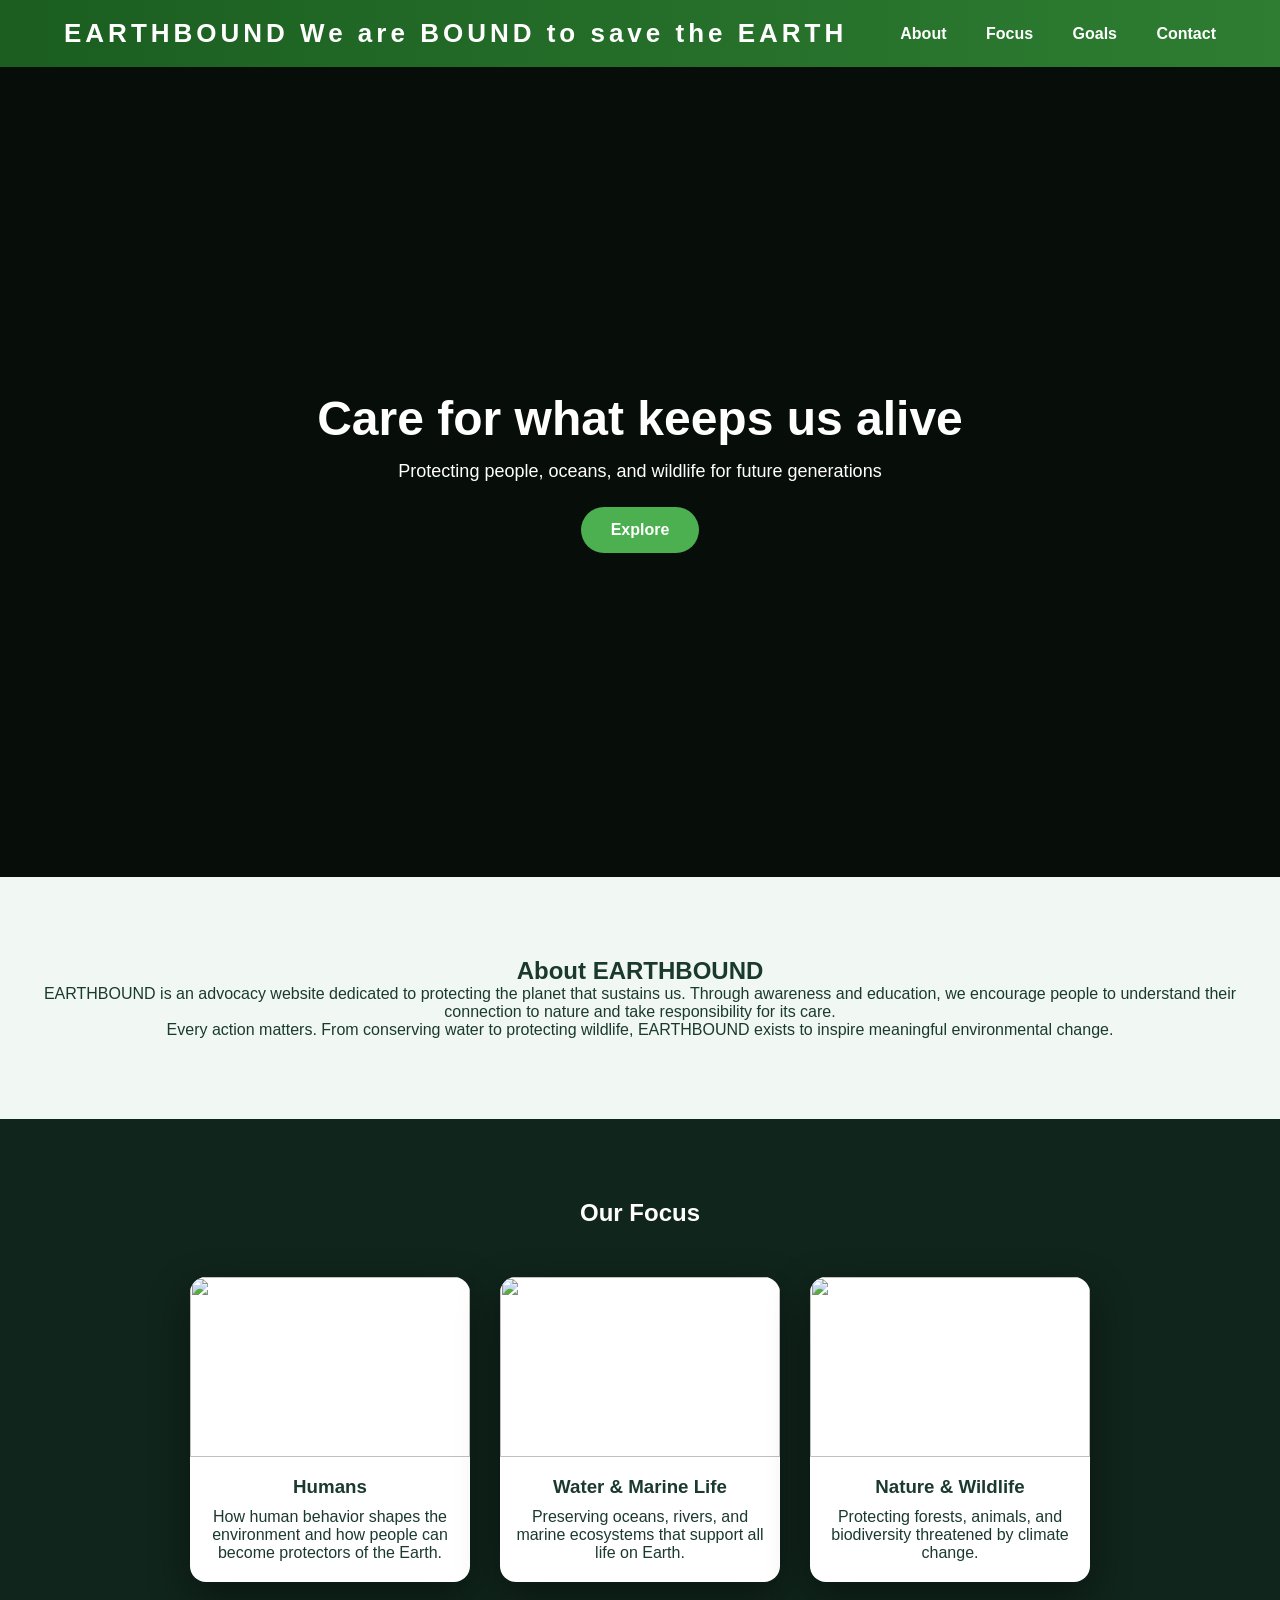
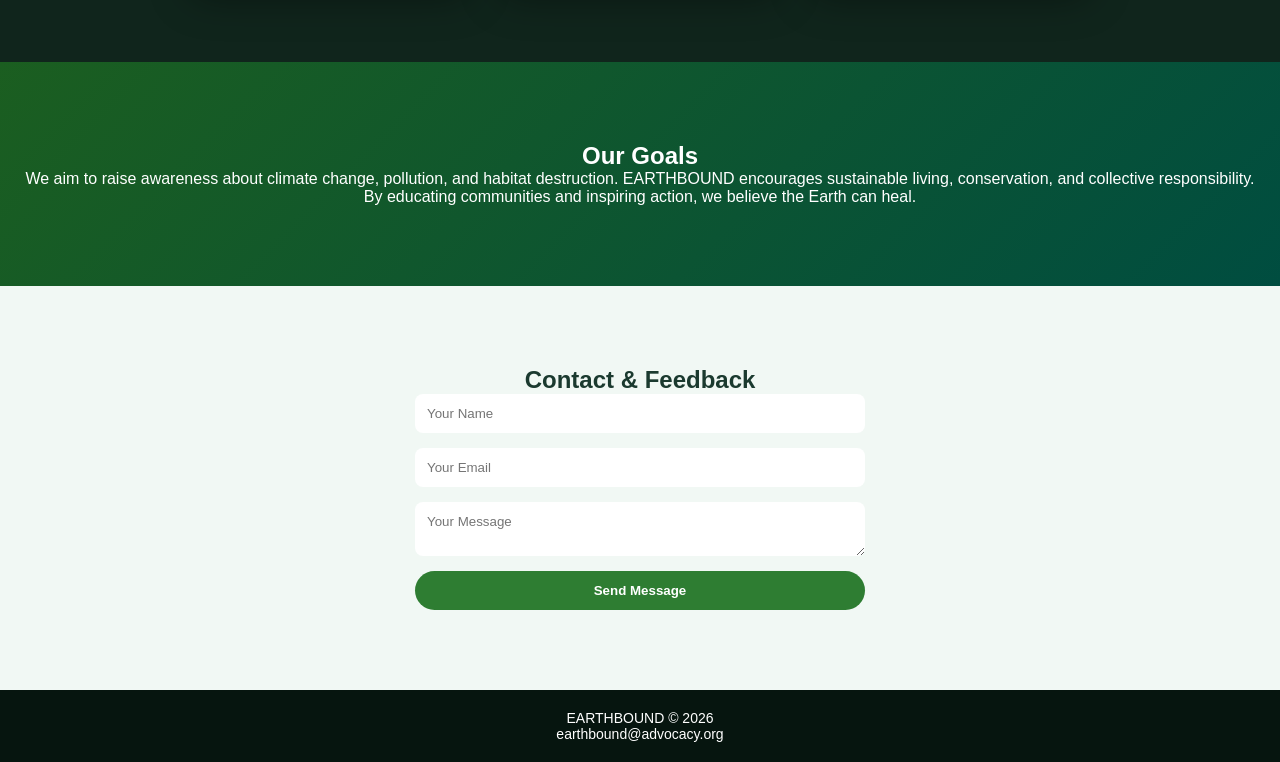
==== index.html @ 0ea66307 "Update index.html" ====
<!DOCTYPE html>
<html lang="en">
<head>
    <meta charset="UTF-8">
    <title>EARTHBOUND</title>
    <meta name="viewport" content="width=device-width, initial-scale=1.0">
    <link rel="stylesheet" href="style.css">
</head>
<body>

<!-- HEADER -->
<header class="header">
    <div class="header-inner">
        <h1 class="logo">
            EARTHBOUND
            <span class="subtitle">We are BOUND to save the EARTH</span>
        </h1>
        <nav class="nav">
            <a href="#about">About</a>
            <a href="#focus">Focus</a>
            <a href="#goals">Goals</a>
            <a href="#contact">Contact</a>
        </nav>
    </div>
</header>

<!-- HERO -->
<section class="hero">
    <div class="hero-overlay">
        <h2>Care for what keeps us alive</h2>
        <p>Protecting people, oceans, and wildlife for future generations</p>
        <a href="#about" class="hero-btn">Explore</a>
    </div>
</section>

<!-- ABOUT -->
<section id="about" class="section light">
    <h2>About EARTHBOUND</h2>
    <p>
        EARTHBOUND is an advocacy website dedicated to protecting the planet that sustains us.
        Through awareness and education, we encourage people to understand their connection
        to nature and take responsibility for its care.
    </p>
    <p>
        Every action matters. From conserving water to protecting wildlife, EARTHBOUND exists
        to inspire meaningful environmental change.
    </p>
</section>

<!-- FOCUS CARDS -->
<section id="focus" class="section dark">
    <h2>Our Focus</h2>

    <div class="card-container">

    <a href="humans.html" class="card-link">
        <div class="focus-card">
            <img src="https://images.unsplash.com/photo-1500530855697-b586d89ba3ee">
            <h3>Humans</h3>
            <p>How human behavior shapes the environment and how people can become protectors of the Earth.</p>
        </div>
    </a>
    <a href="water.html" class="card-link">
        <div class="focus-card">
            <img src="https://images.unsplash.com/photo-1507525428034-b723cf961d3e">
            <h3>Water & Marine Life</h3>
            <p>Preserving oceans, rivers, and marine ecosystems that support all life on Earth.</p>
        </div>
    </a>
    <a href="nature.html" class="card-link">
        <div class="focus-card">
            <img src="https://images.unsplash.com/photo-1501785888041-af3ef285b470">
            <h3>Nature & Wildlife</h3>
            <p>Protecting forests, animals, and biodiversity threatened by climate change.</p>
        </div>
    </a>
    
    </div>
</section>

<!-- GOALS -->
<section id="goals" class="section gradient">
    <h2>Our Goals</h2>
    <p>
        We aim to raise awareness about climate change, pollution, and habitat destruction.
        EARTHBOUND encourages sustainable living, conservation, and collective responsibility.
    </p>
    <p>
        By educating communities and inspiring action, we believe the Earth can heal.
    </p>
</section>

<!-- CONTACT -->
<section id="contact" class="section light">
    <h2>Contact & Feedback</h2>

    <form class="contact-form">
        <input type="text" placeholder="Your Name">
        <input type="email" placeholder="Your Email">
        <textarea placeholder="Your Message"></textarea>
        <button>Send Message</button>
    </form>
</section>

<!-- FOOTER -->
<footer class="footer">
    <p>EARTHBOUND © 2026</p>
    <p>earthbound@advocacy.org</p>
</footer>

</body>
</html>
---- style.css ----
/* RESET */
* {
    margin: 0;
    padding: 0;
    box-sizing: border-box;
    font-family: 'Segoe UI', sans-serif;
}

body {
    padding top: 80px; /* fixed typo */
    background: #0f1f17;
    color: #ffffff;
}

/* HEADER */
.header {
    position: sticky;
    top: 0;
    z-index: 1000;
    background: linear-gradient(90deg, #1b5e20, #2e7d32);
    padding: 18px 0;
}

.header-inner {
    width: 90%;
    margin: auto;
    display: flex;
    justify-content: space-between;
    align-items: center;
    flex-wrap: wrap;
}

.logo {
    font-size: 26px;
    letter-spacing: 4px;
}

.nav a {
    color: white;
    margin-left: 35px;
    text-decoration: none;
    font-weight: bold;
}

/* HERO */
.hero {
    height: 90vh;
    background-image: url("https://images.unsplash.com/photo-1500534314209-a26db0f5b41f");
    background-size: cover;
    background-position: center;
    position: relative;
}

.hero-overlay {
    background: rgba(0,0,0,0.55);
    height: 100%;
    display: flex;
    flex-direction: column;
    justify-content: center;
    align-items: center;
    text-align: center;
    padding: 20px;
}

.hero h2 {
    font-size: 48px;
    margin-bottom: 15px;
}

.hero p {
    font-size: 18px;
    margin-bottom: 25px;
}

.hero-btn {
    background: #4caf50;
    padding: 14px 30px;
    color: white;
    text-decoration: none;
    border-radius: 30px;
    font-weight: bold;
}

/* SECTIONS */
.section {
    padding: 80px 20px;
    text-align: center;
}

.section.light {
    background: #f1f8f4;
    color: #1b3a2f;
}

.section.dark {
    background: #10251c;
}

.section.gradient {
    background: linear-gradient(135deg, #1b5e20, #004d40);
}

/* CARDS */
.card-link {
    text-decoration: none;
}
.card-container {
    display: flex;
    justify-content: center;
    gap: 30px;
    margin-top: 50px;
    flex-wrap: wrap;
}

.focus-card {
    background: #ffffff;
    color: #1b3a2f;
    width: 280px;
    max-width: 280px; /* responsive */
    border-radius: 16px;
    overflow: hidden;
    box-shadow: 0 15px 40px rgba(0,0,0,0.4);
    transition: transform 0.3s ease;
}

.focus-card img {
    width: 100%;
    height: 180px; /* responsive */
    object-fit: cover;
}

.focus-card h3 {
    margin: 15px 0 10px;
}

.focus-card p {
    padding: 0 15px 20px;
}

.focus-card:hover {
    transform: translateY(-10px);
}

/* FORM */
.contact-form {
    max-width: 450px;
    margin: auto;
    display: flex;
    flex-direction: column;
    gap: 15px;
}

.contact-form input,
.contact-form textarea {
    padding: 12px;
    border-radius: 8px;
    border: none;
}

.contact-form button {
    background: #2e7d32;
    color: white;
    padding: 12px;
    font-weight: bold;
    border: none;
    border-radius: 25px;
}

/* FOOTER */
.footer {
    background: #06150f;
    padding: 20px;
    text-align: center;
    font-size: 14px;
} 

/* MEDIA QUERIES: RESPONSIVE DESIGN */
@media (max-width: 768px) {
    .header-inner {
        flex-direction: column;
        text-align: center;
        gap: 15px;
    }

    .nav a {
        margin-left: 0;
        margin-right: 15px;
    }

    .hero h2 {
        font-size: 32px;
    }

    .hero p {
        font-size: 16px;
    }

    .hero-btn {
        padding: 12px 24px;
        font-size: 14px;
    }

    .card-container {
        gap: 20px;
    }

    .focus-card {
        max-width: 90%;
    }

    .section {
        padding: 50px 15px;
    }
}

@media (max-width: 480px) {
    .hero h2 {
        font-size: 26px;
    }

    .hero p {
        font-size: 14px;
    }

    .hero-btn {
        padding: 10px 20px;
    }
}

@media (max-width: 360px) {
    .hero h2 { 
        font-size: 22px; 
    }
    .hero p { 
        font-size: 13px; 
    }
    .hero-btn { 
        adding: 8px 16px; 
    }
}
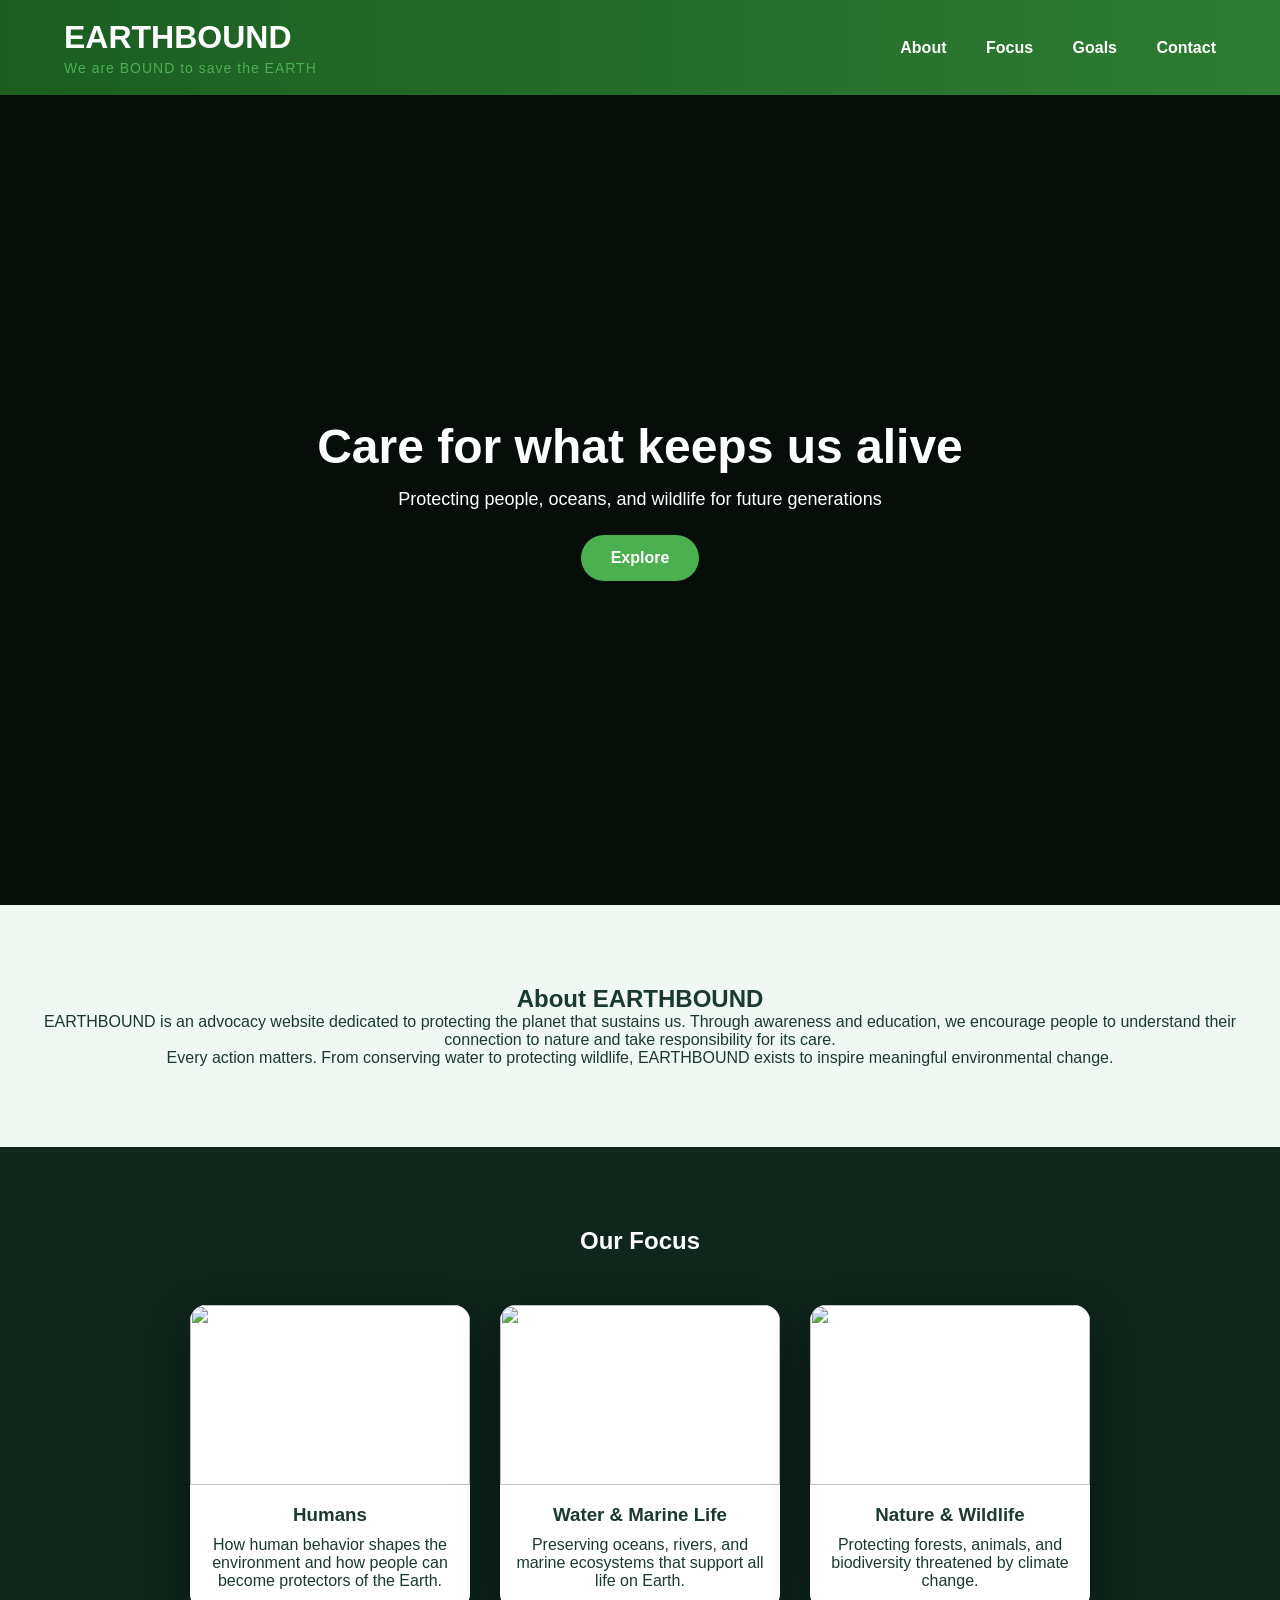
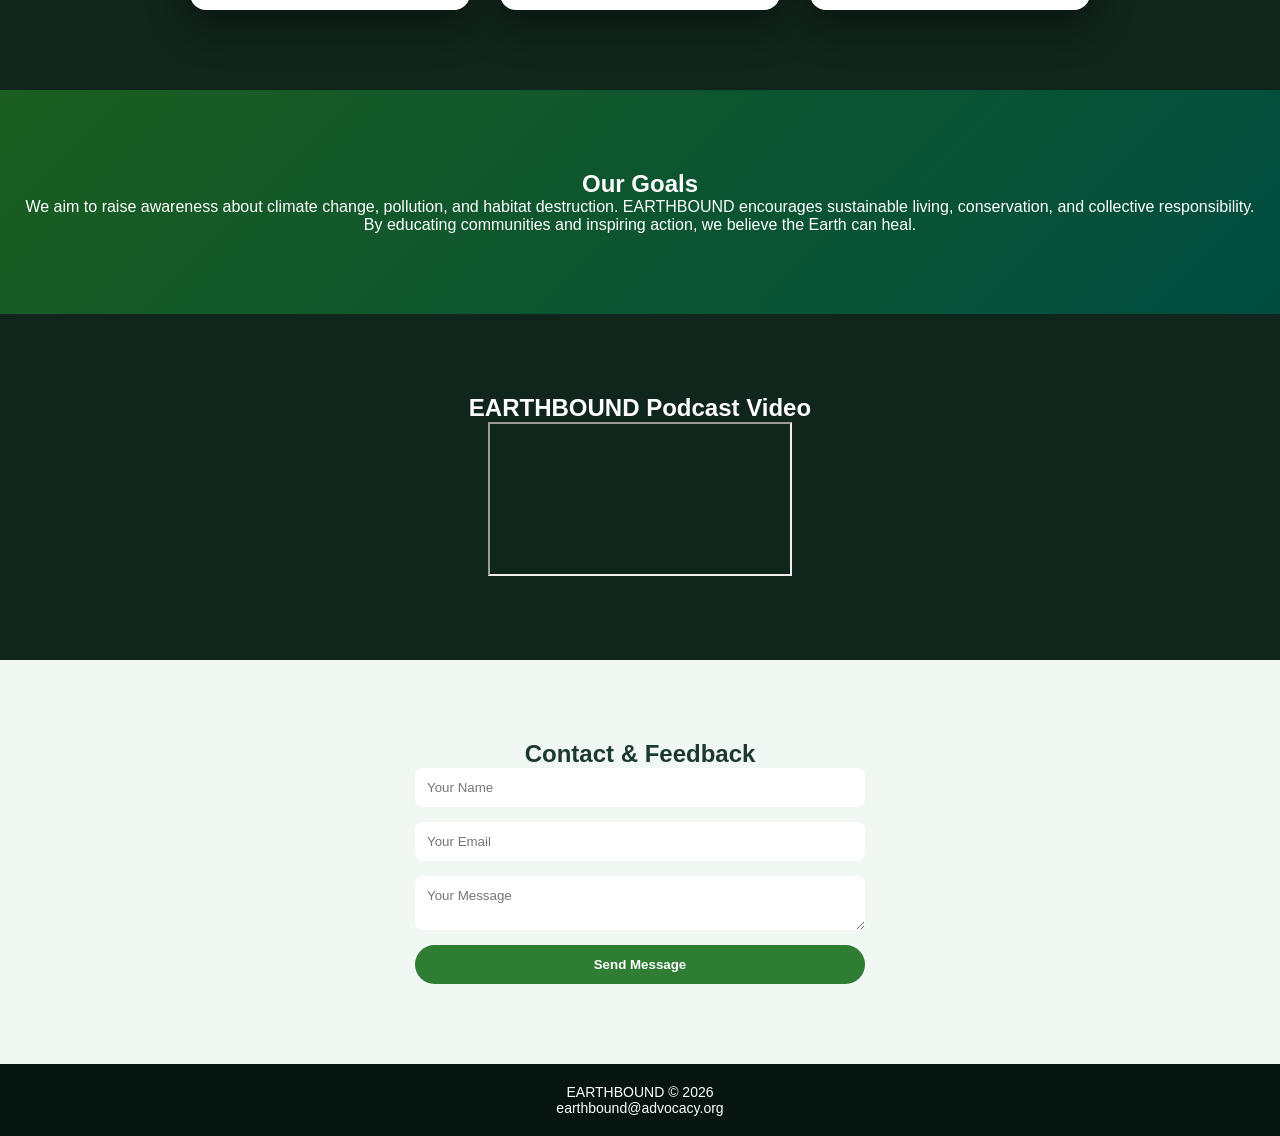
==== commit 8ead22b0: "Update index.html" ====
--- a/index.html
+++ b/index.html
@@ -90,6 +90,19 @@
     </p>
 </section>
 
+<!-- PODCAST VIDEO -->
+<section id="podcast" class="section dark">
+    <h2>EARTHBOUND Podcast Video</h2>
+
+    <div class="video-container">
+        <iframe 
+            src=""C:\Users\Michella\Downloads\14dac308-fe56-4c3a-8d96-13a3bb4eacf5.mp4""
+            title="EARTHBOUND Podcast Video"
+            allowfullscreen>
+        </iframe>
+    </div>
+</section>
+    
 <!-- CONTACT -->
 <section id="contact" class="section light">
     <h2>Contact & Feedback</h2>
@@ -111,3 +124,4 @@
 </body>
 </html>
 
+
--- a/style.css
+++ b/style.css
@@ -31,8 +31,17 @@
 }
 
 .logo {
-    font-size: 26px;
-    letter-spacing: 4px;
+    display: flex;
+    flex-direction: column;
+    line-height: 1.2;
+}
+
+.subtitle {
+    font-size: 14px;
+    font-weight: normal;
+    letter-spacing: 1px;
+    color: #4CAF50;
+    margin-top: 4px;
 }
 
 .nav a {
@@ -238,3 +247,4 @@
         adding: 8px 16px; 
     }
 }
+
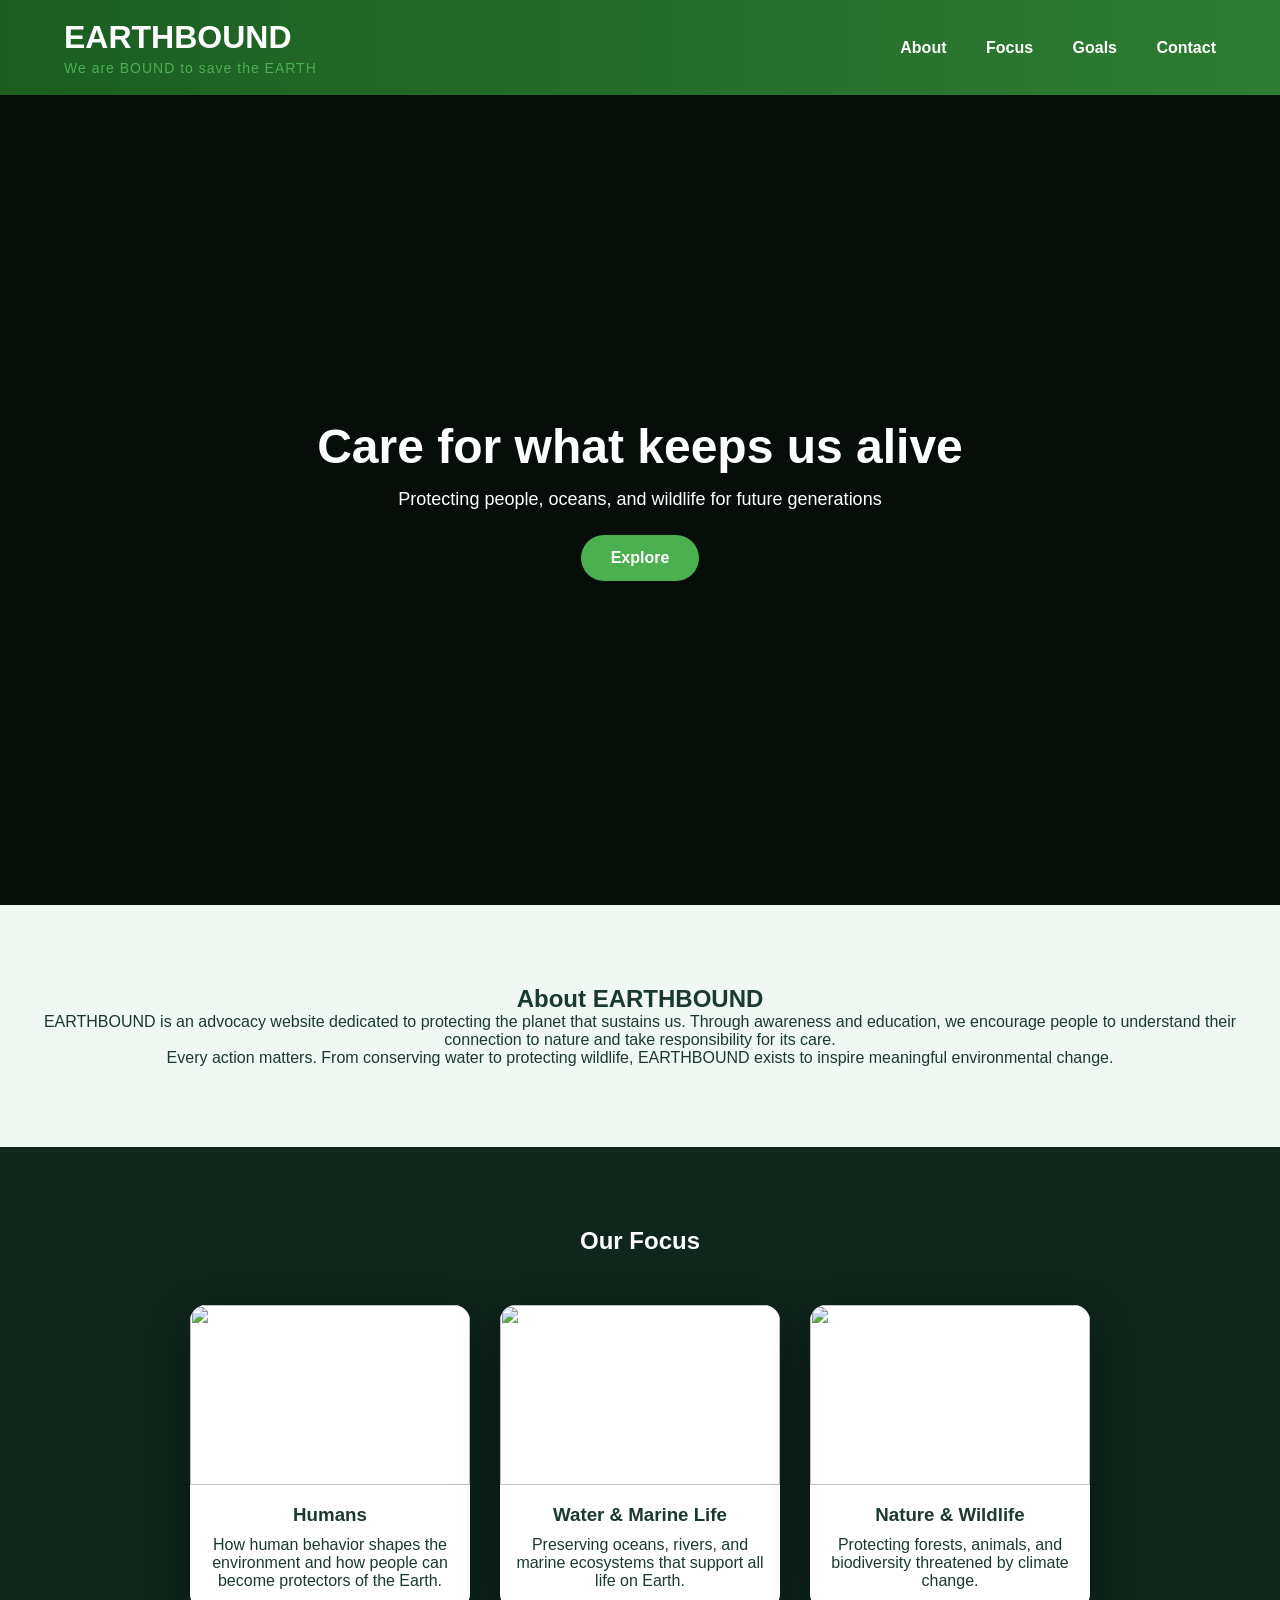
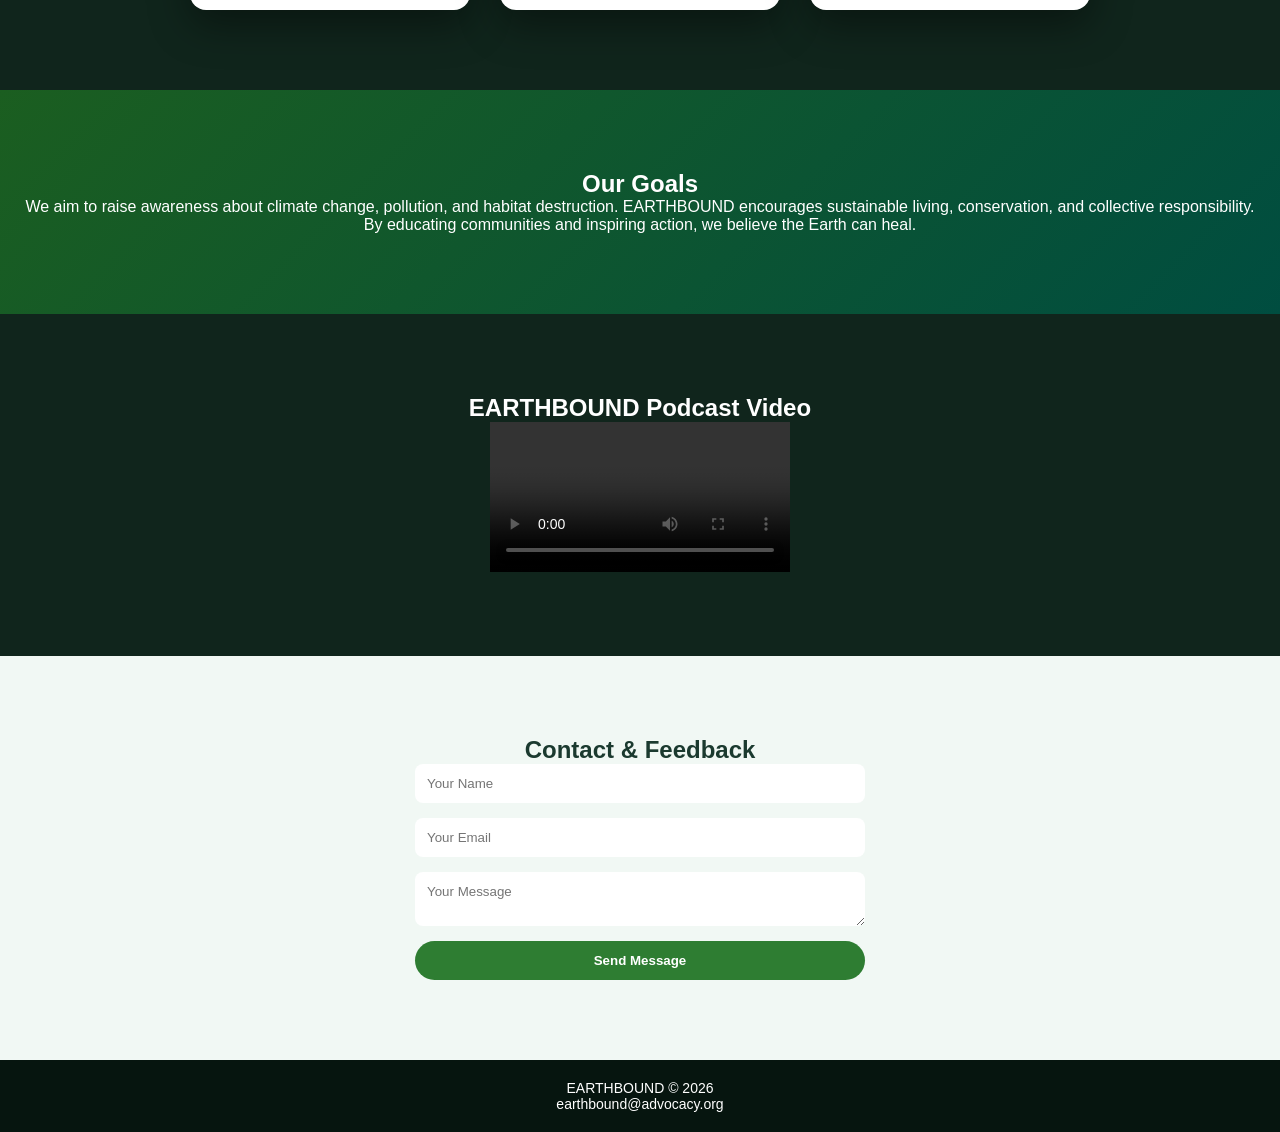
==== commit b2b77c8a: "index.html" ====
--- a/index.html
+++ b/index.html
@@ -95,11 +95,9 @@
     <h2>EARTHBOUND Podcast Video</h2>
 
     <div class="video-container">
-        <iframe 
-            src=""C:\Users\Michella\Downloads\14dac308-fe56-4c3a-8d96-13a3bb4eacf5.mp4""
-            title="EARTHBOUND Podcast Video"
-            allowfullscreen>
-        </iframe>
+        <video controls>
+            <source src="C:\Users\Michella\Downloads\14dac308-fe56-4c3a-8d96-13a3bb4eacf5.mp4" type="video/mp4">
+        </video>
     </div>
 </section>
     
@@ -125,3 +123,4 @@
 </html>
 
 
+
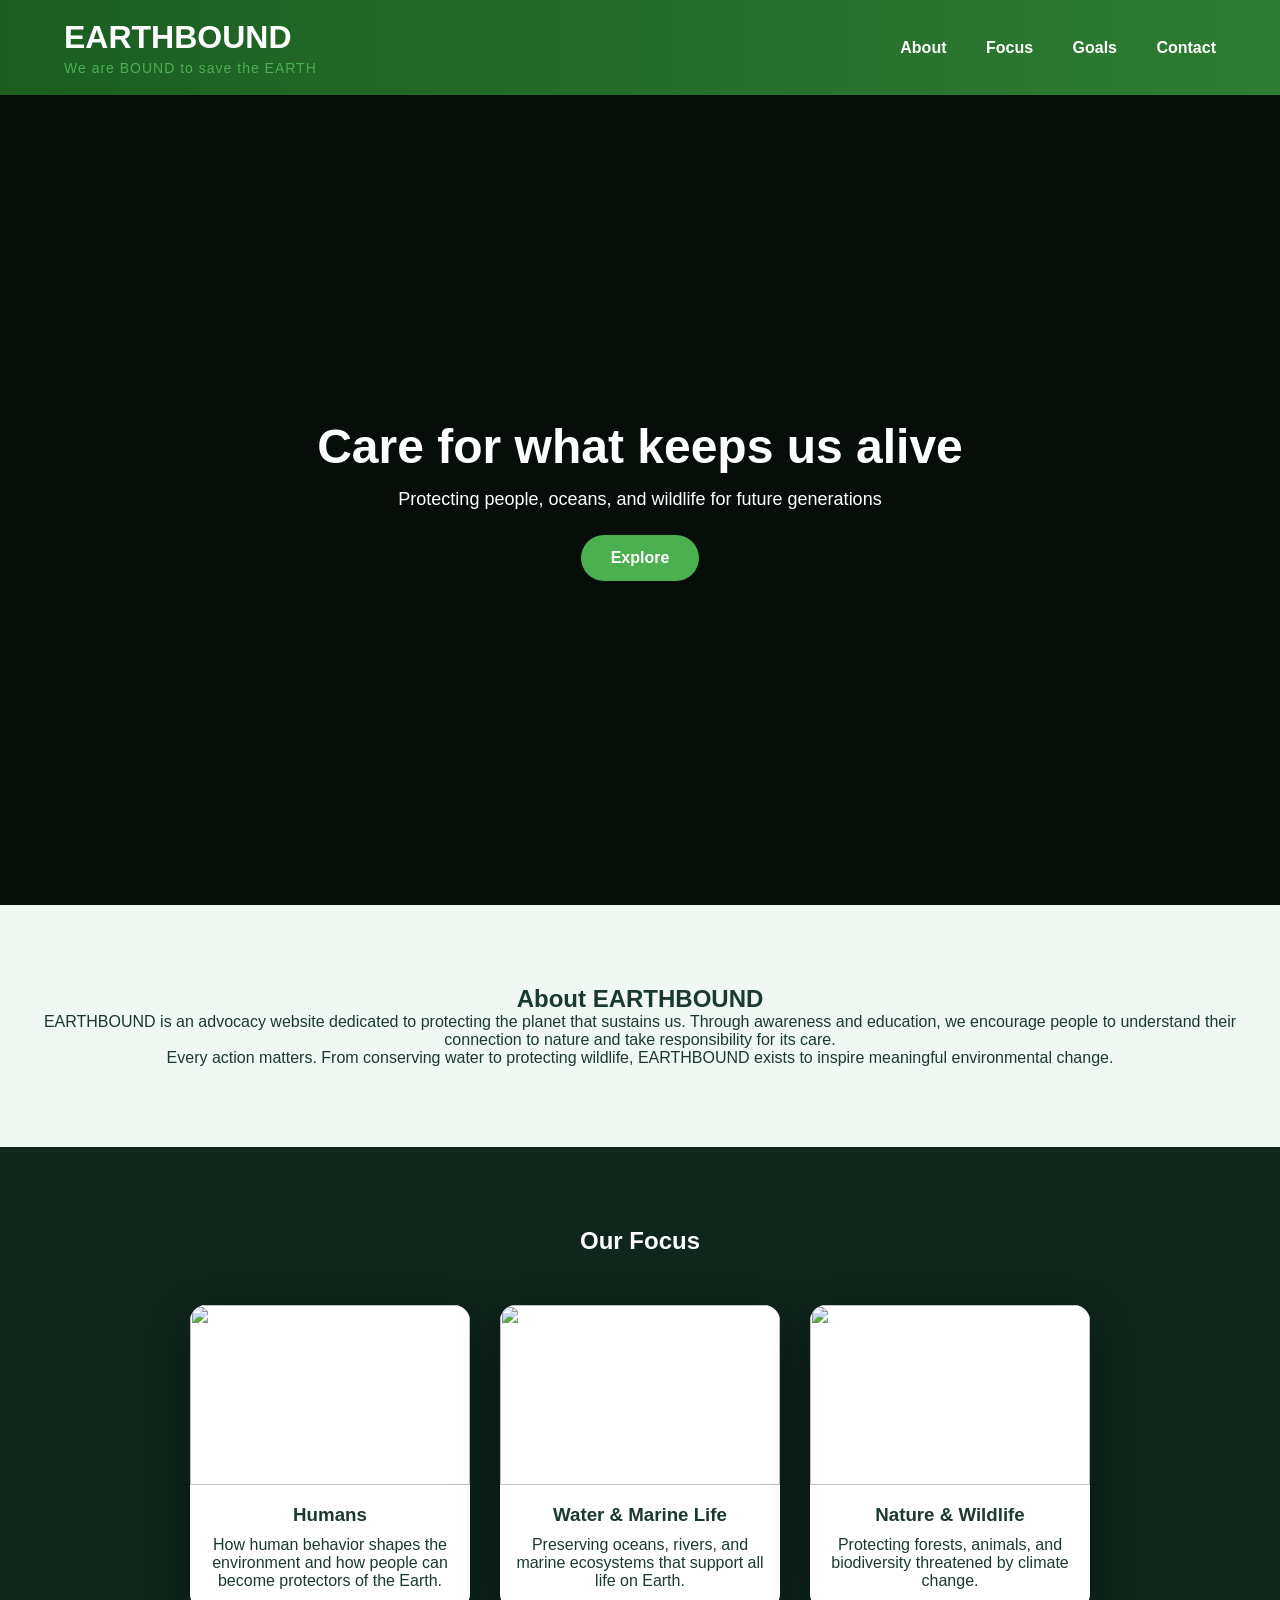
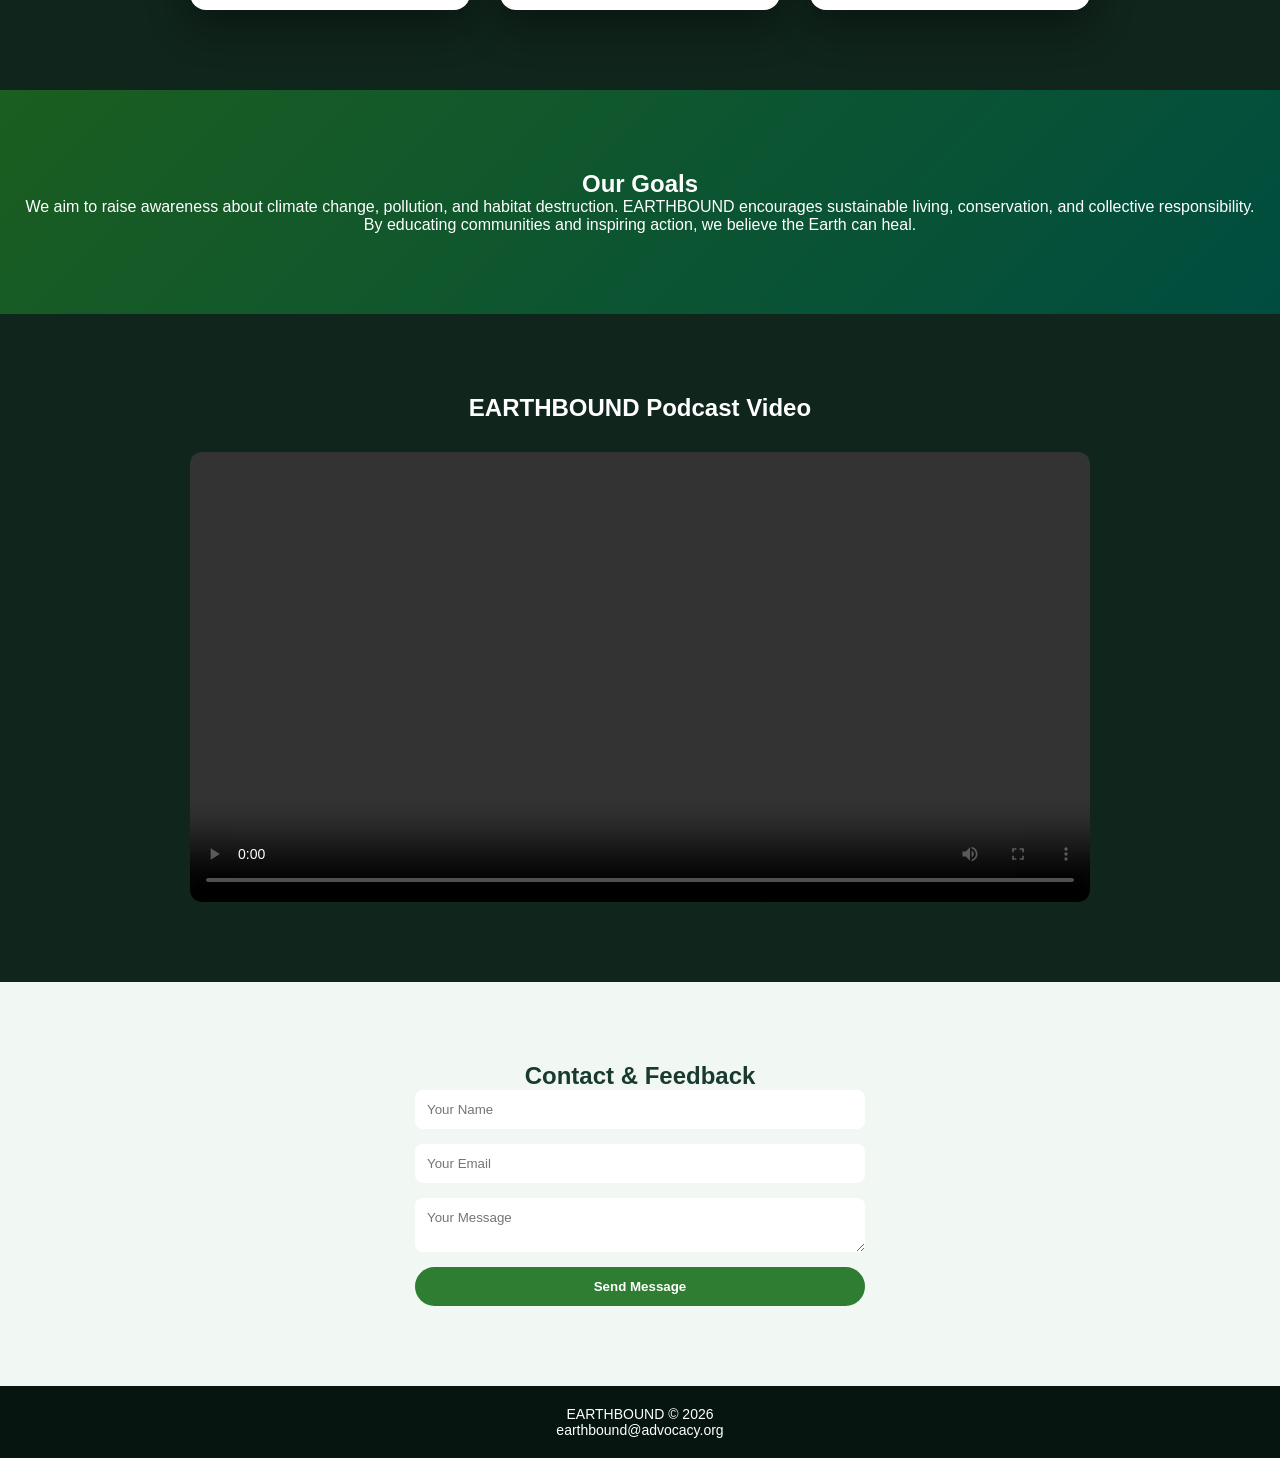
==== commit 9094ed38: "index.html" ====
--- a/index.html
+++ b/index.html
@@ -96,7 +96,8 @@
 
     <div class="video-container">
         <video controls>
-            <source src="C:\Users\Michella\Downloads\14dac308-fe56-4c3a-8d96-13a3bb4eacf5.mp4" type="video/mp4">
+            <source src="video/C:\Users\Michella\Downloads\14dac308-fe56-4c3a-8d96-13a3bb4eacf5.mp4" type="video/mp4">
+             Your browser does not support the video tag.
         </video>
     </div>
 </section>
@@ -124,3 +125,4 @@
 
 
 
+
--- a/style.css
+++ b/style.css
@@ -150,6 +150,29 @@
     transform: translateY(-10px);
 }
 
+#podcast {
+    text-align: center;
+}
+
+.video-container {
+    display: flex;
+    justify-content: center;
+    margin-top: 30px;
+}
+
+.video-container video {
+    width: 80%;
+    max-width: 900px;
+    border-radius: 12px;
+}
+
+@media (max-width: 768px) {
+    .video-container iframe {
+        width: 95%;
+        height: 250px;
+    }
+}
+
 /* FORM */
 .contact-form {
     max-width: 450px;
@@ -248,3 +271,4 @@
     }
 }
 
+
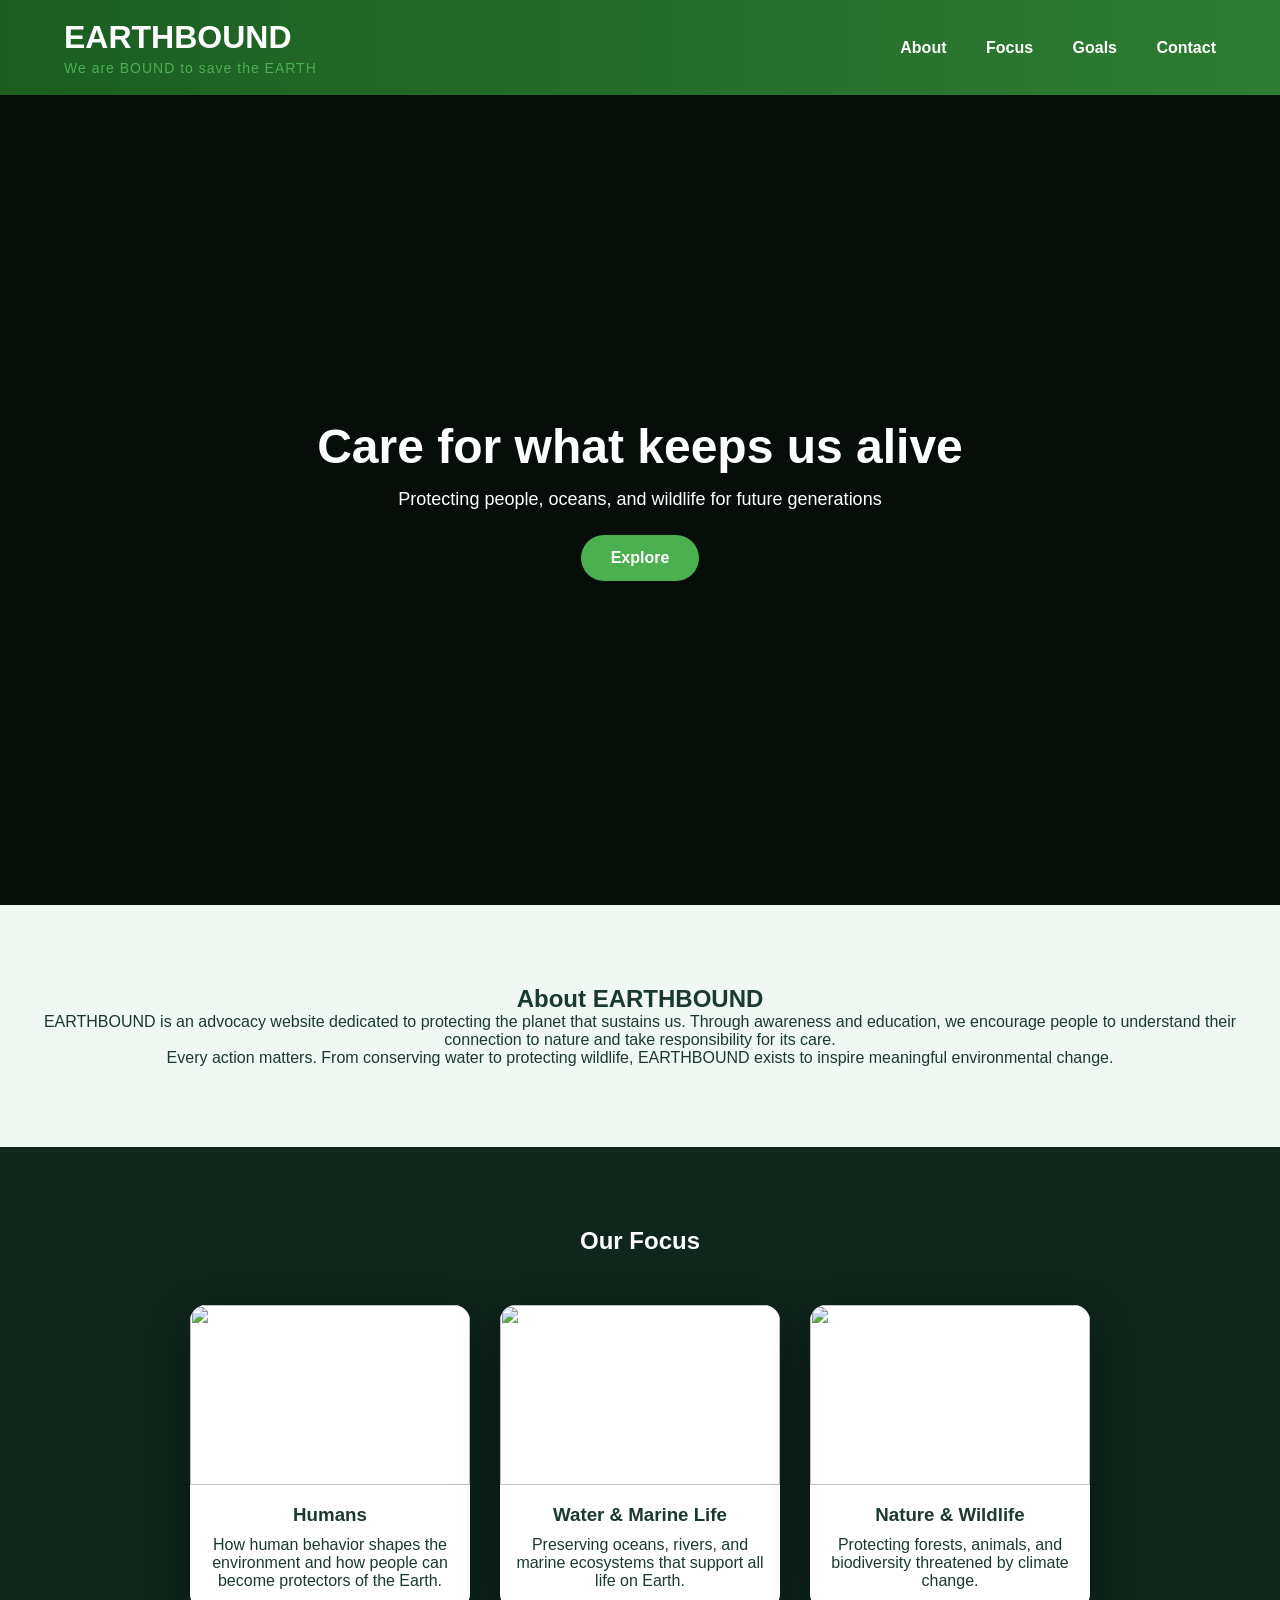
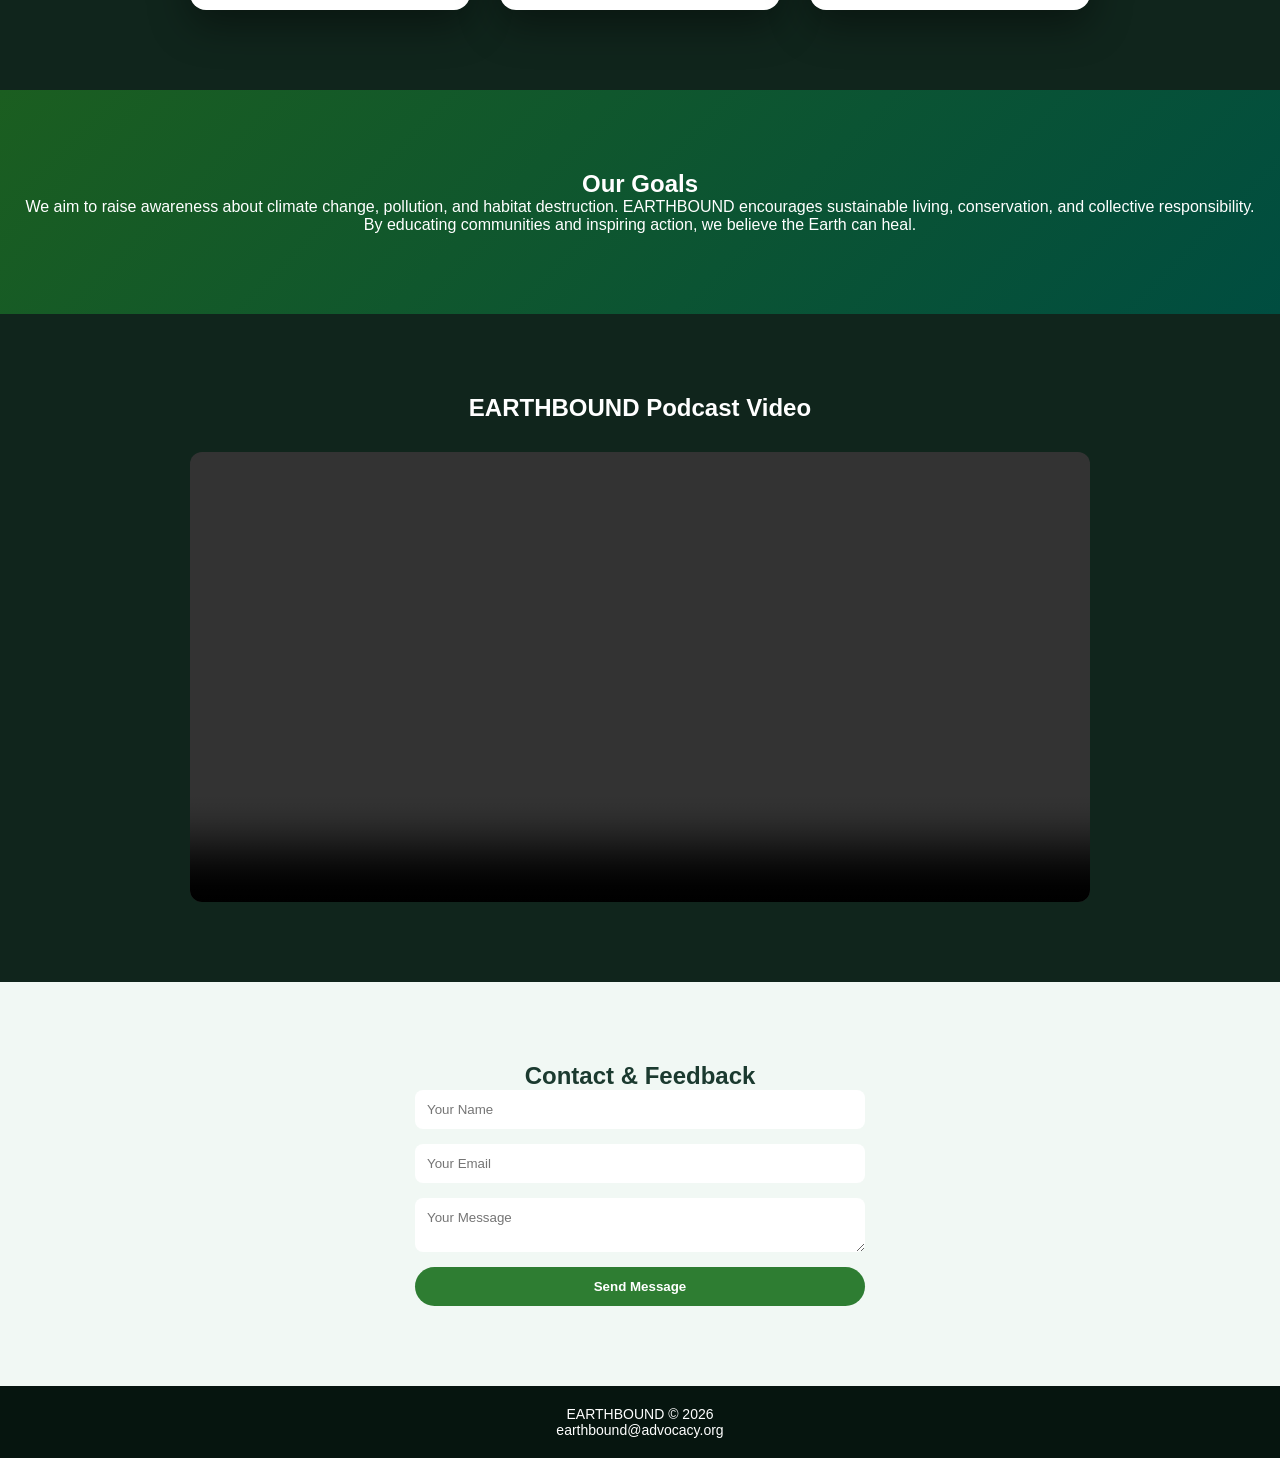
==== commit 45af980d: "index.html" ====
--- a/index.html
+++ b/index.html
@@ -96,7 +96,7 @@
 
     <div class="video-container">
         <video controls>
-            <source src="video/C:\Users\Michella\Downloads\14dac308-fe56-4c3a-8d96-13a3bb4eacf5.mp4" type="video/mp4">
+            <source src="video/podcast.mp4" type="video/mp4">
              Your browser does not support the video tag.
         </video>
     </div>
@@ -126,3 +126,4 @@
 
 
 
+
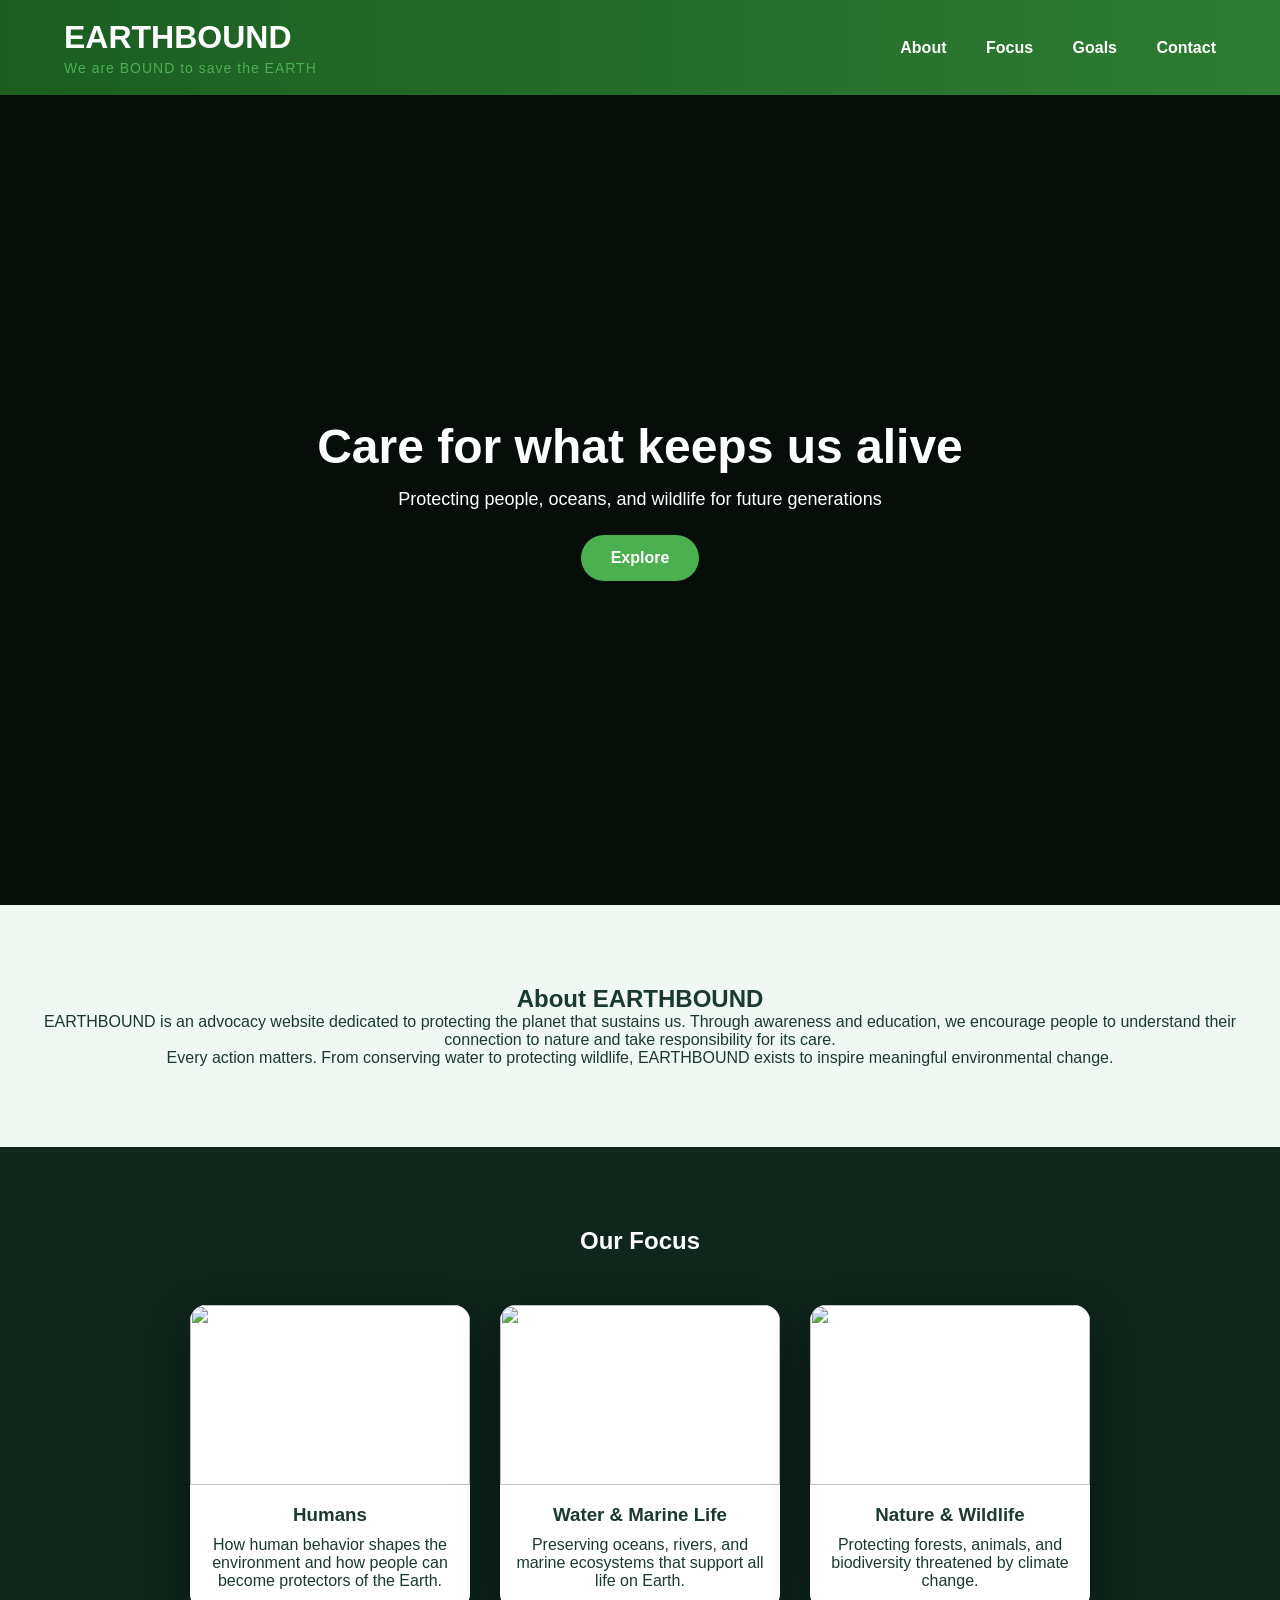
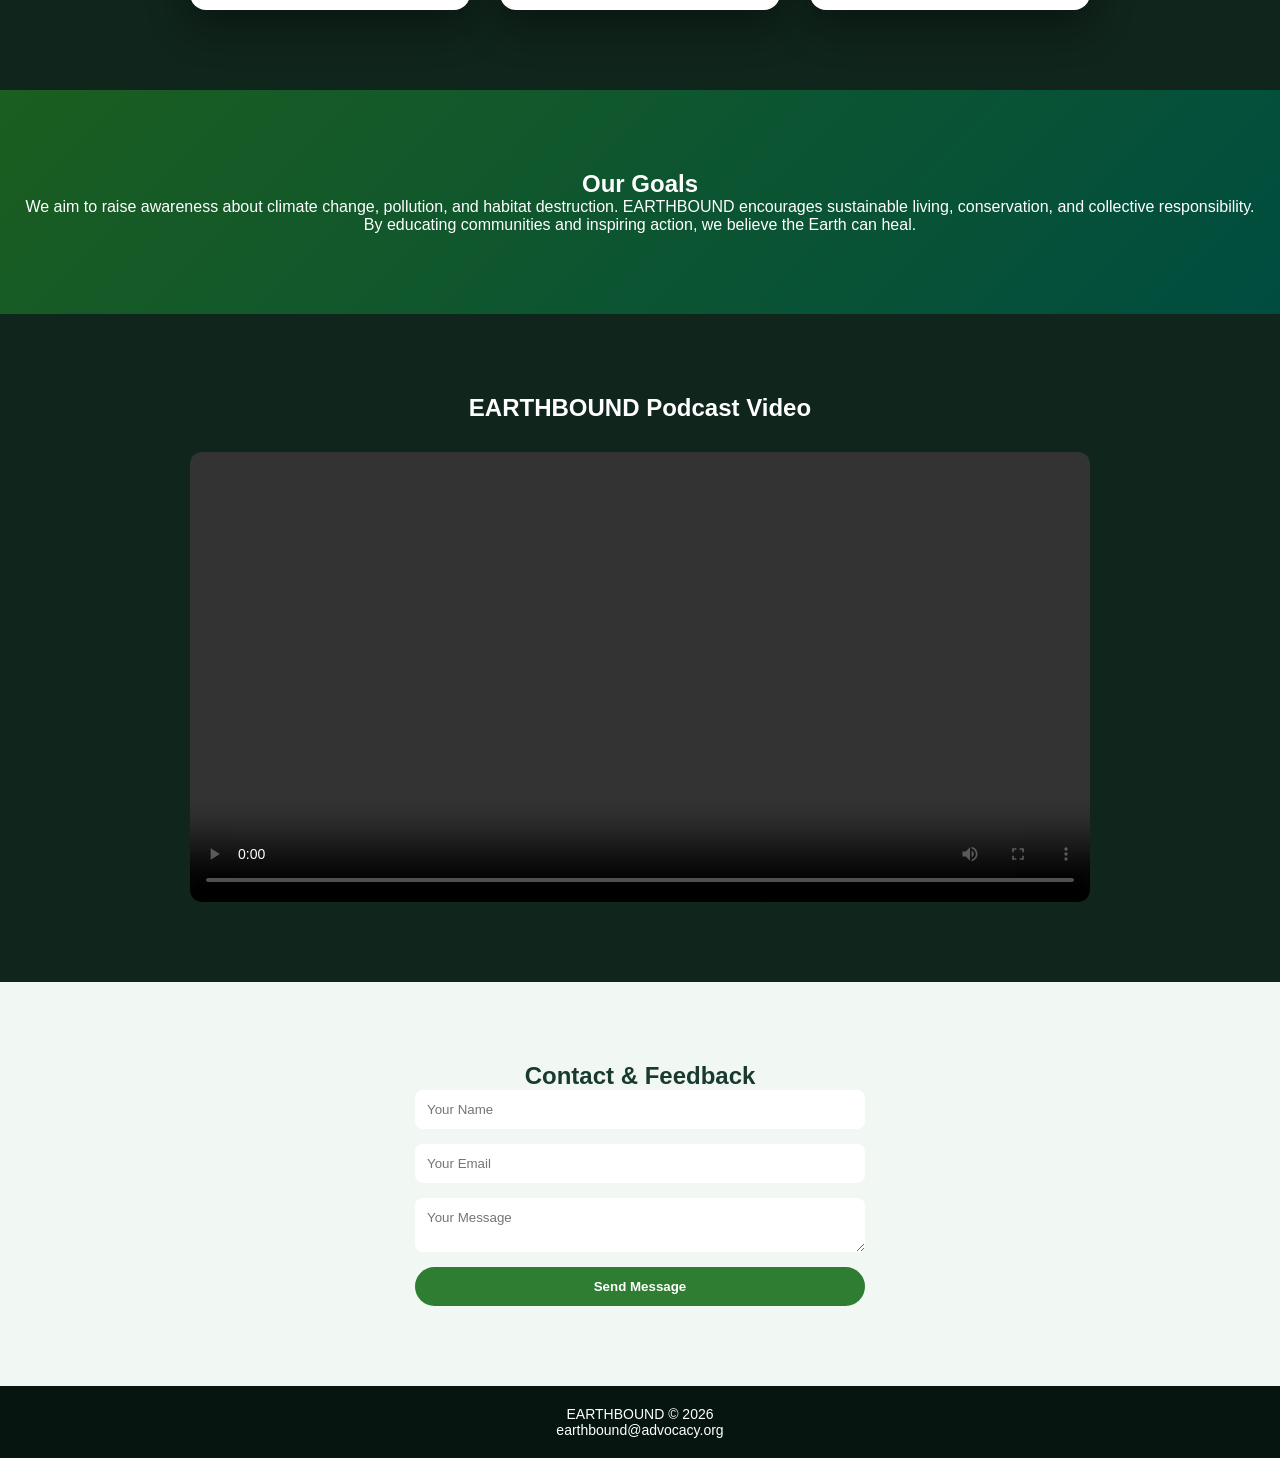
==== commit c73e8f99: "index.html" ====
--- a/index.html
+++ b/index.html
@@ -96,8 +96,8 @@
 
     <div class="video-container">
         <video controls>
-            <source src="video/podcast.mp4" type="video/mp4">
-             Your browser does not support the video tag.
+            <source src="https://drive.google.com/uc?export=download&id=1AKxU6SjOKUerPOzL6XlGnwN_bWmMYNi0" type="video/mp4">
+            Your browser does not support the video tag.
         </video>
     </div>
 </section>
@@ -127,3 +127,4 @@
 
 
 
+
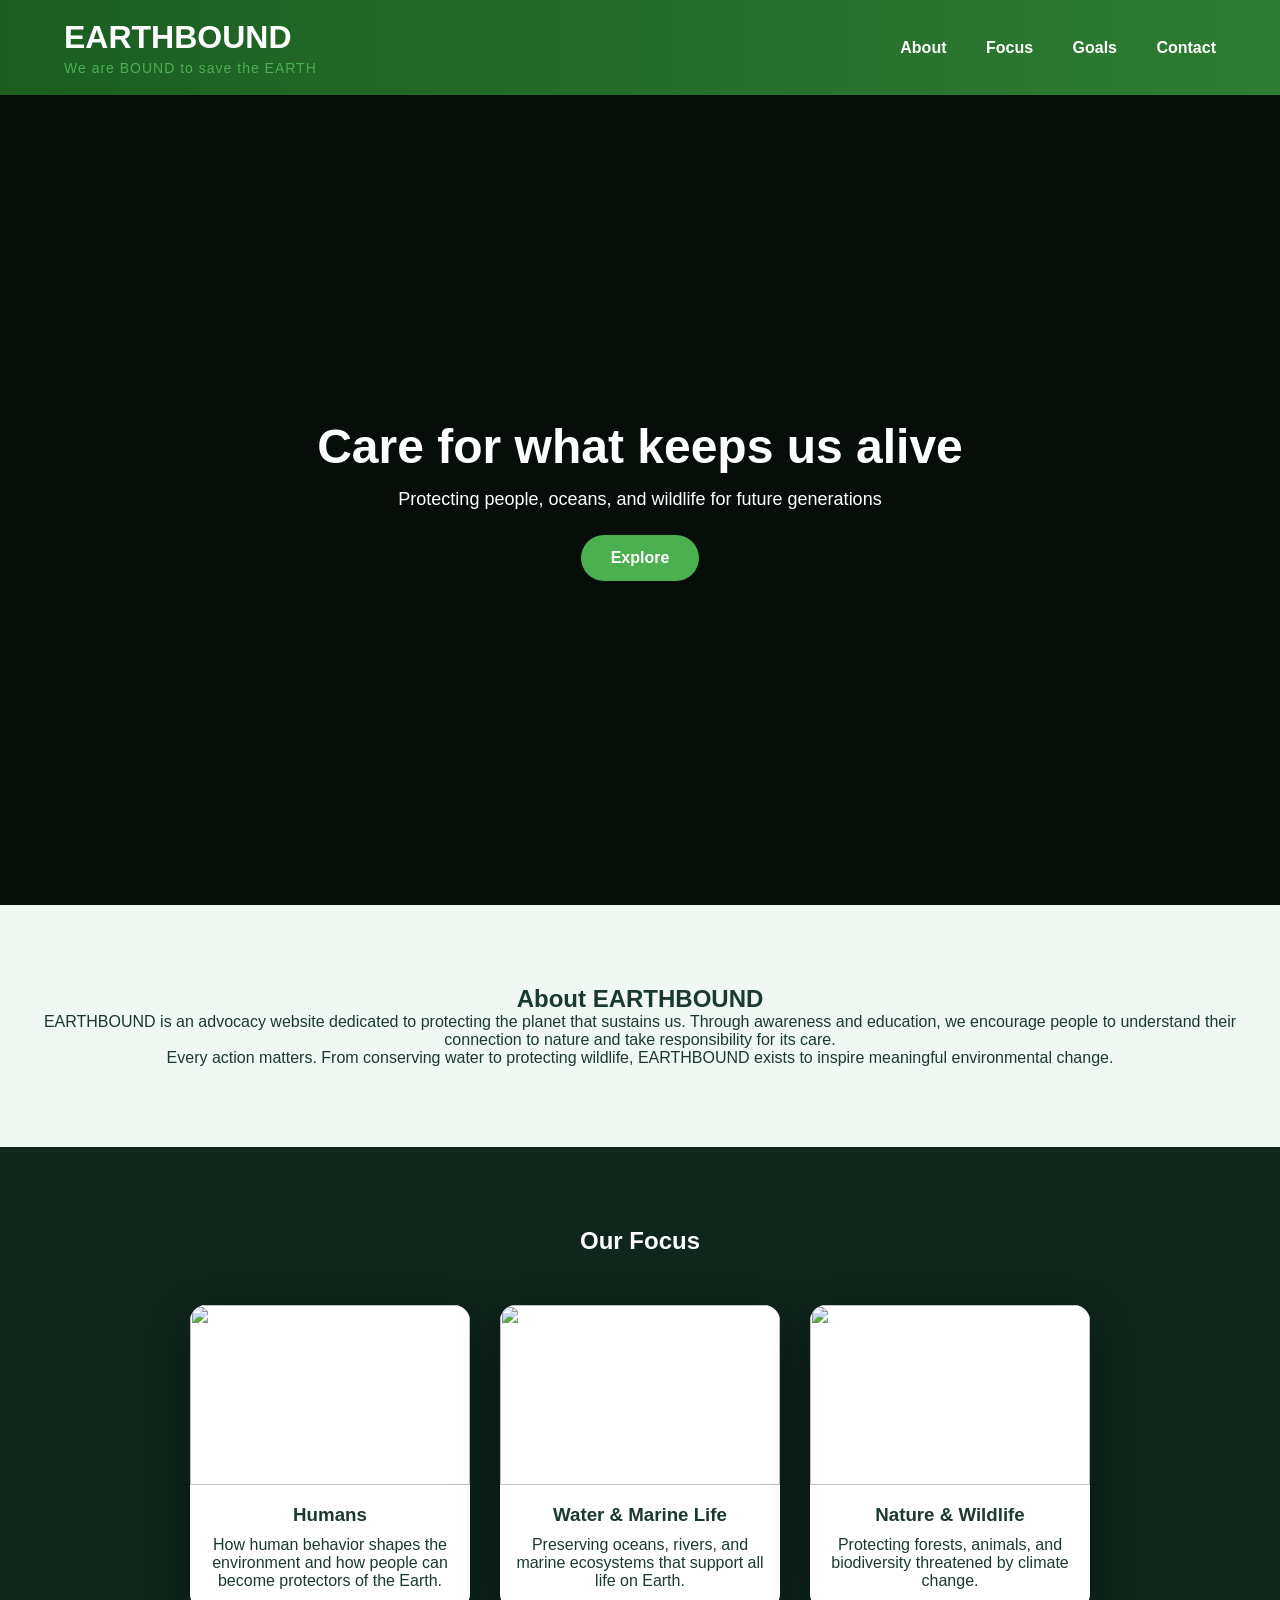
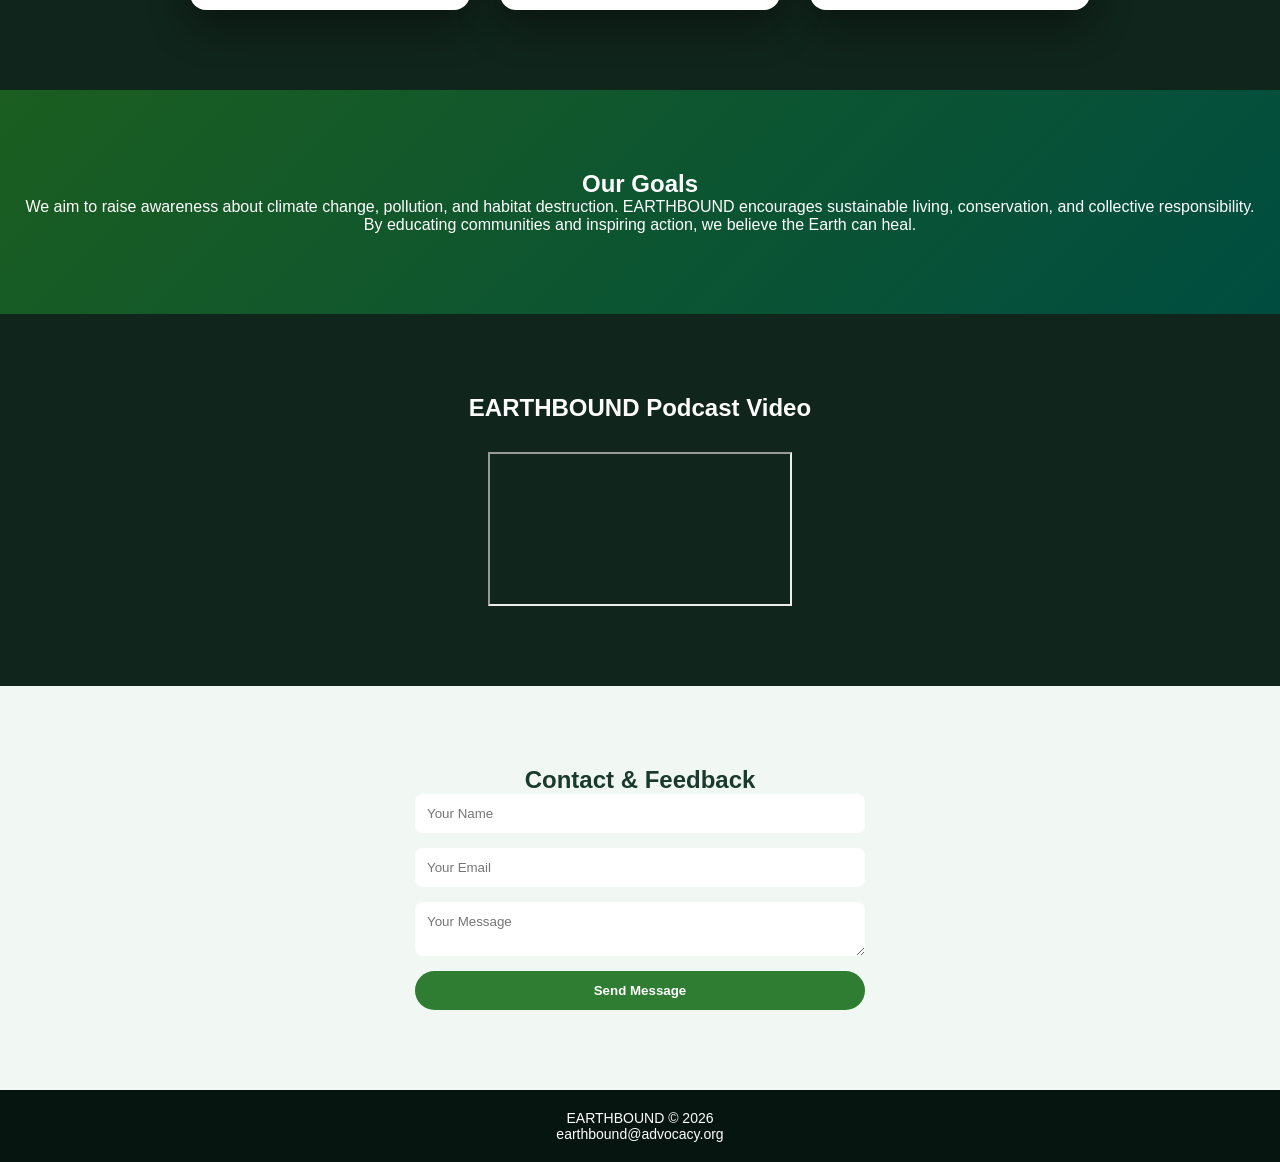
==== commit 5c7505fa: "index.html" ====
--- a/index.html
+++ b/index.html
@@ -95,10 +95,11 @@
     <h2>EARTHBOUND Podcast Video</h2>
 
     <div class="video-container">
-        <video controls>
-            <source src="https://drive.google.com/uc?export=download&id=1AKxU6SjOKUerPOzL6XlGnwN_bWmMYNi0" type="video/mp4">
-            Your browser does not support the video tag.
-        </video>
+        <iframe 
+            src="https://www.youtube.com/embed/https://www.youtube.com/watch?v=EVmRnaEG2M0" 
+            title="EARTHBOUND Podcast Video"
+            allowfullscreen>
+        </iframe>
     </div>
 </section>
     
@@ -128,3 +129,4 @@
 
 
 
+
--- a/style.css
+++ b/style.css
@@ -166,10 +166,11 @@
     border-radius: 12px;
 }
 
+/* Responsive for mobile */
 @media (max-width: 768px) {
-    .video-container iframe {
+    .video-container video {
         width: 95%;
-        height: 250px;
+        height: auto;
     }
 }
 
@@ -272,3 +273,4 @@
 }
 
 
+
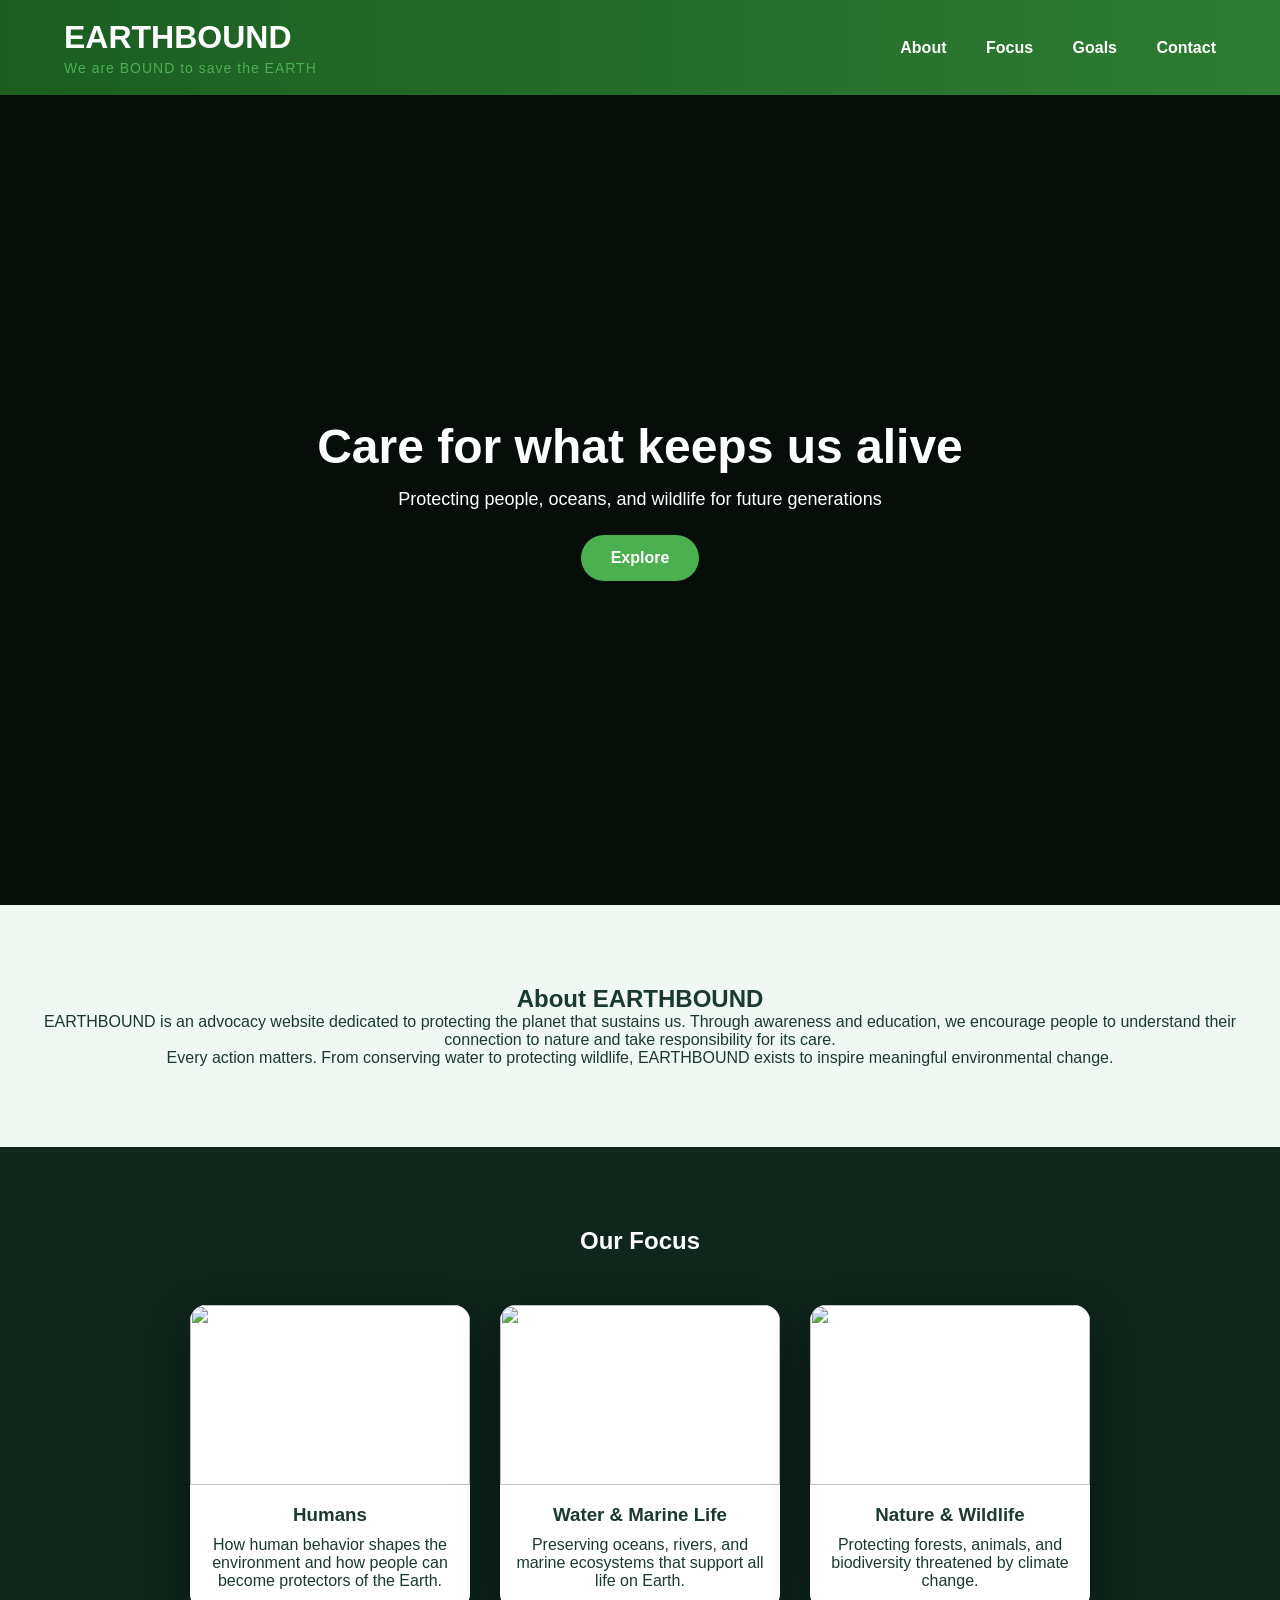
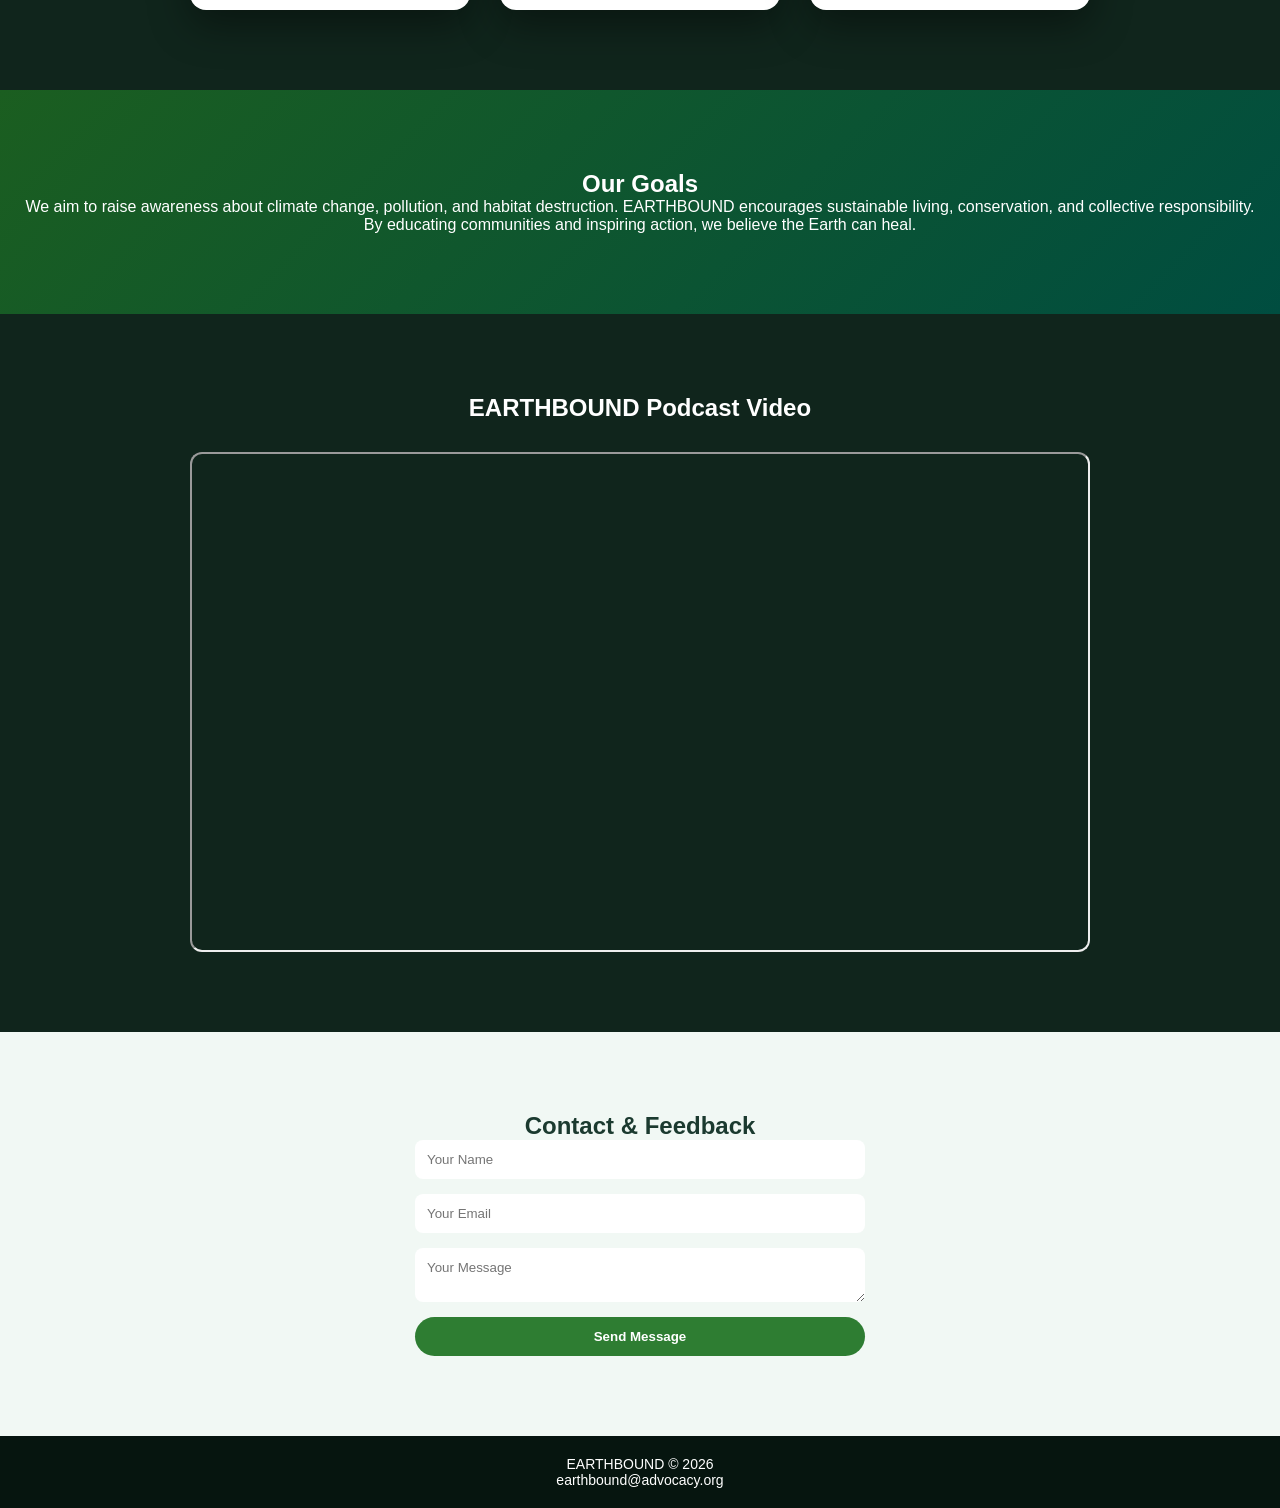
==== commit 80f22873: "Update index.html" ====
--- a/index.html
+++ b/index.html
@@ -96,7 +96,7 @@
 
     <div class="video-container">
         <iframe 
-            src="https://www.youtube.com/embed/https://www.youtube.com/watch?v=EVmRnaEG2M0" 
+            src="https://www.youtube.com/embed/EVmRnaEG2M0" 
             title="EARTHBOUND Podcast Video"
             allowfullscreen>
         </iframe>
@@ -130,3 +130,4 @@
 
 
 
+
--- a/style.css
+++ b/style.css
@@ -160,17 +160,17 @@
     margin-top: 30px;
 }
 
-.video-container video {
+.video-container iframe {
     width: 80%;
     max-width: 900px;
+    height: 500px;
     border-radius: 12px;
 }
 
-/* Responsive for mobile */
 @media (max-width: 768px) {
-    .video-container video {
+    .video-container iframe {
         width: 95%;
-        height: auto;
+        height: 250px;
     }
 }
 
@@ -274,3 +274,4 @@
 
 
 
+
